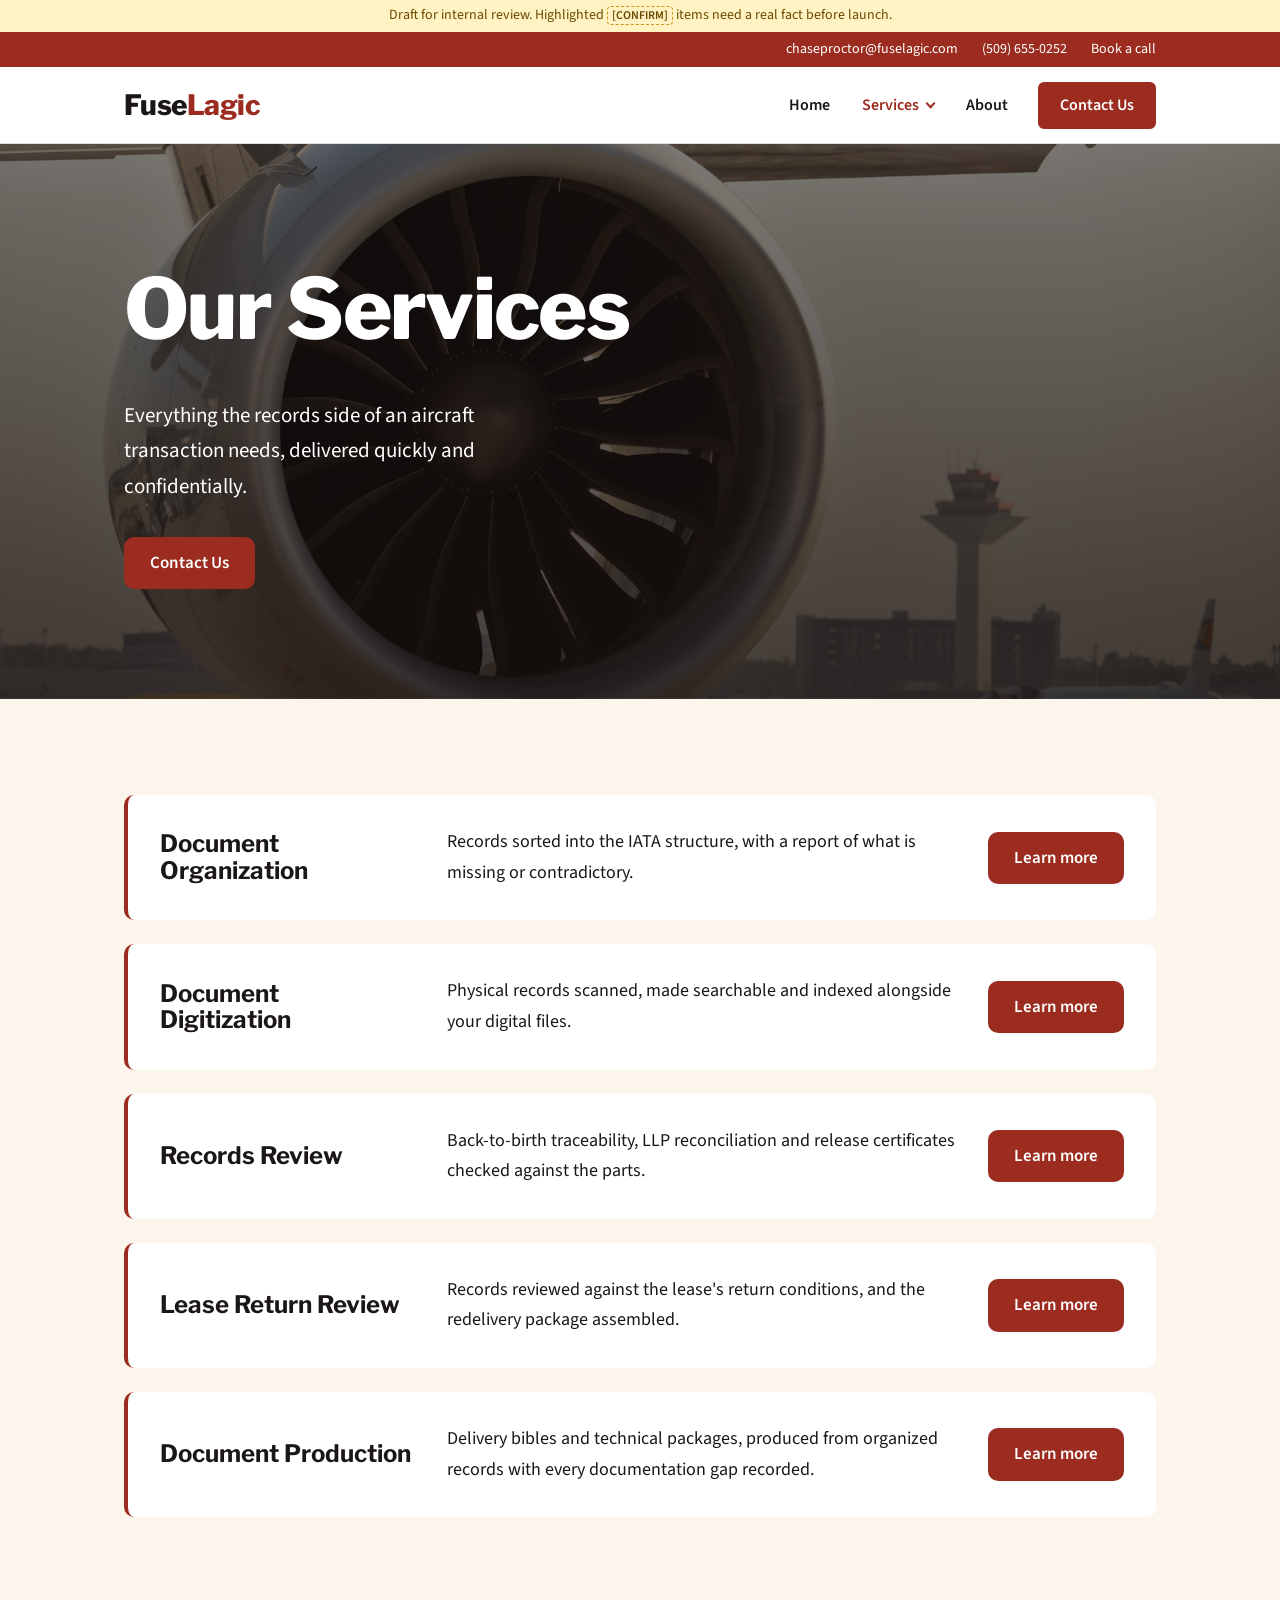
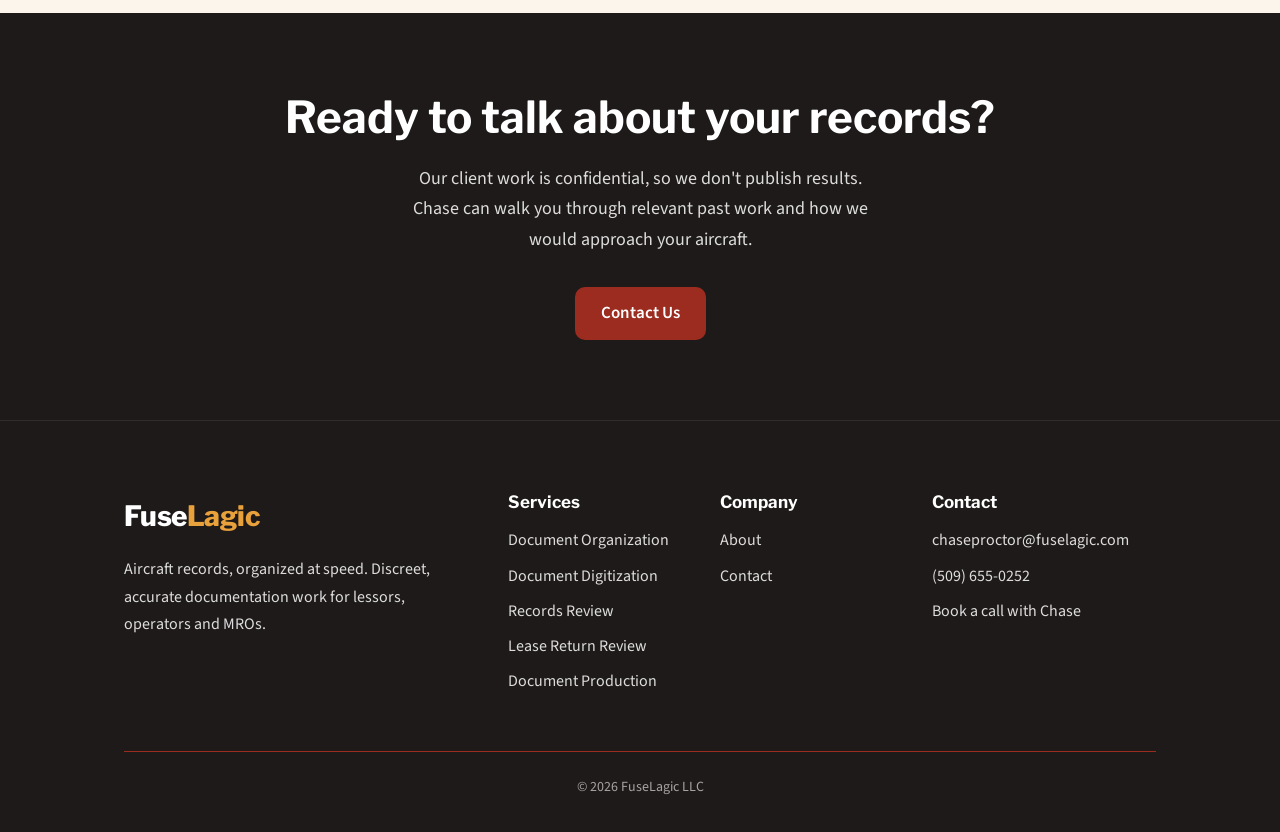
==== services/index.html @ 497a48b9 "Add header motion, button hover arrows and scroll-in animations Co-Authored-By: Claude Opus 5.5 <nor" ====
<!doctype html>
<html lang="en">
<head>
  <meta charset="utf-8">
  <meta name="viewport" content="width=device-width, initial-scale=1">
  <title>Services | FuseLagic</title>
  <meta name="description" content="Document organization, digitization, records review, lease return review and document production for commercial aircraft.">
  <meta name="robots" content="noindex, nofollow">
  <link rel="preconnect" href="https://fonts.googleapis.com">
  <link rel="preconnect" href="https://fonts.gstatic.com" crossorigin>
  <link href="https://fonts.googleapis.com/css2?family=Libre+Franklin:wght@600;700;800&family=Source+Sans+3:wght@400;600&display=swap" rel="stylesheet">
  <link rel="stylesheet" href="../css/site.css?v=1794582455">
</head>
<body>
<div class="draft-banner">Draft for internal review. Highlighted <mark class="confirm">[CONFIRM]</mark> items need a real fact before launch.</div>
<div class="topbar">
  <div class="container">
    <a href="mailto:chaseproctor@fuselagic.com">chaseproctor@fuselagic.com</a>
    <a href="tel:+15096550252">(509) 655-0252</a>
    <a href="../contact.html">Book a call</a>
  </div>
</div>
<header class="site-header">
  <div class="container">
    <a class="wordmark" href="../index.html">Fuse<span>Lagic</span></a>
    <button class="menu-toggle" aria-expanded="false" aria-controls="site-nav">Menu</button>
    <nav class="nav" id="site-nav">
      <a href="../index.html">Home</a>
      <div class="nav-item">
        <a href="../services/index.html" aria-current="page">Services</a>
        <div class="menu">
        <a href="../services/document-organization.html">Document Organization</a>
            <a href="../services/document-digitization.html">Document Digitization</a>
            <a href="../services/records-review.html">Records Review</a>
            <a href="../services/lease-return-review.html">Lease Return Review</a>
            <a href="../services/document-production.html">Document Production</a>
        </div>
      </div>
      <a href="../about.html">About</a>
      <a class="button" href="../contact.html">Contact Us</a>
    </nav>
  </div>
</header>

<main>
<section class="hero" style="background-image: var(--overlay), url('../images/engine.jpg')">
  <div class="container">
    
    <h1>Our Services</h1>
    <p>Everything the records side of an aircraft transaction needs, delivered quickly and confidentially.</p>
    <a class="button" href="../contact.html">Contact Us</a>
  </div>
</section>

<section class="section section--cream">
  <div class="container">
    <div class="services-list">
      <div class="service-row">
  <h3>Document Organization</h3>
  <p>Records sorted into the IATA structure, with a report of what is missing or contradictory.</p>
  <a class="button" href="../services/document-organization.html">Learn more</a>
</div>
<div class="service-row">
  <h3>Document Digitization</h3>
  <p>Physical records scanned, made searchable and indexed alongside your digital files.</p>
  <a class="button" href="../services/document-digitization.html">Learn more</a>
</div>
<div class="service-row">
  <h3>Records Review</h3>
  <p>Back-to-birth traceability, LLP reconciliation and release certificates checked against the parts.</p>
  <a class="button" href="../services/records-review.html">Learn more</a>
</div>
<div class="service-row">
  <h3>Lease Return Review</h3>
  <p>Records reviewed against the lease's return conditions, and the redelivery package assembled.</p>
  <a class="button" href="../services/lease-return-review.html">Learn more</a>
</div>
<div class="service-row">
  <h3>Document Production</h3>
  <p>Delivery bibles and technical packages, produced from organized records with every documentation gap recorded.</p>
  <a class="button" href="../services/document-production.html">Learn more</a>
</div>

    </div>
  </div>
</section>

</main>
<section class="cta">
  <div class="container">
    <h2>Ready to talk about your records?</h2>
    <p>Our client work is confidential, so we don't publish results. Chase can walk you through relevant past work and how we would approach your aircraft.</p>
    <a class="button" href="../contact.html">Contact Us</a>
  </div>
</section>

<footer class="site-footer">
  <div class="container">
    <div class="footer-grid">
      <div>
        <a class="wordmark" href="../index.html">Fuse<span>Lagic</span></a>
        <p style="margin-top: 16px">Aircraft records, organized at speed. Discreet, accurate documentation work for lessors, operators and MROs.</p>
      </div>
      <div>
        <h3>Services</h3>
        <ul>
      <li><a href="../services/document-organization.html">Document Organization</a></li>
          <li><a href="../services/document-digitization.html">Document Digitization</a></li>
          <li><a href="../services/records-review.html">Records Review</a></li>
          <li><a href="../services/lease-return-review.html">Lease Return Review</a></li>
          <li><a href="../services/document-production.html">Document Production</a></li>
        </ul>
      </div>
      <div>
        <h3>Company</h3>
        <ul>
          <li><a href="../about.html">About</a></li>
          <li><a href="../contact.html">Contact</a></li>
        </ul>
      </div>
      <div>
        <h3>Contact</h3>
        <ul>
          <li><a href="mailto:chaseproctor@fuselagic.com">chaseproctor@fuselagic.com</a></li>
          <li><a href="tel:+15096550252">(509) 655-0252</a></li>
          <li><a href="../contact.html">Book a call with Chase</a></li>
        </ul>
      </div>
    </div>
    <div class="footer-base">&copy; 2026 FuseLagic LLC</div>
  </div>
</footer>

<script src="../js/site.js?v=1794582455"></script>
</body>
</html>
---- css/site.css ----
:root {
  --primary: #9b2c1f;
  --primary-dark: #74200f;
  --accent: #e9a23b;
  --cream: #fbf5ec;
  --charcoal: #1e1a19;
  --ink: #1b1716;
  --muted: #5e5652;
  --rule: #e6ddd2;
  --white: #ffffff;
  --overlay: linear-gradient(180deg, rgba(20, 12, 10, 0.55), rgba(20, 12, 10, 0.8));
  --font-heading: "Libre Franklin", system-ui, sans-serif;
  --font-body: "Source Sans 3", system-ui, sans-serif;
  --content: 1080px;
  --radius: 10px;
}

*,
*::before,
*::after {
  box-sizing: border-box;
}

html {
  scroll-behavior: smooth;
}

body {
  margin: 0;
  font-family: var(--font-body);
  font-size: 18px;
  line-height: 1.7;
  color: var(--ink);
  background: var(--white);
}

h1,
h2,
h3 {
  font-family: var(--font-heading);
  line-height: 1.1;
  margin: 0 0 0.5em;
}

p {
  margin: 0 0 1em;
}

a {
  color: var(--primary);
}

img {
  max-width: 100%;
  display: block;
}

.container {
  width: 100%;
  max-width: var(--content);
  margin: 0 auto;
  padding: 0 24px;
}

.confirm {
  background: #fff3c4;
  color: #6b4a00;
  border: 1px dashed #c9971c;
  border-radius: 4px;
  padding: 0 4px;
  font-family: var(--font-body);
  font-size: 0.85em;
  font-weight: 600;
  white-space: normal;
}

.draft-banner {
  background: #fff3c4;
  color: #6b4a00;
  font-size: 14px;
  text-align: center;
  padding: 6px 16px;
  line-height: 1.4;
}

.topbar {
  background: var(--primary);
  color: var(--white);
  font-size: 14px;
}

.topbar .container {
  display: flex;
  gap: 24px;
  justify-content: flex-end;
  padding-top: 6px;
  padding-bottom: 6px;
  flex-wrap: wrap;
}

.topbar a {
  color: var(--white);
  text-decoration: none;
}

.topbar a:hover {
  text-decoration: underline;
}

.site-header {
  position: sticky;
  top: 0;
  z-index: 20;
  background: var(--white);
  box-shadow: 0 1px 0 var(--rule);
}

.site-header .container {
  display: flex;
  align-items: center;
  justify-content: space-between;
  gap: 24px;
  min-height: 76px;
}

.wordmark {
  font-family: var(--font-heading);
  font-weight: 800;
  font-size: 28px;
  letter-spacing: -0.02em;
  color: var(--ink);
  text-decoration: none;
  white-space: nowrap;
}

.wordmark span {
  color: var(--primary);
}

.nav {
  display: flex;
  align-items: center;
  gap: 4px;
}

.nav > a,
.nav-item > a {
  display: block;
  padding: 10px 14px;
  font-weight: 600;
  font-size: 16px;
  color: var(--ink);
  text-decoration: none;
  border-radius: 6px;
}

.nav > a:hover,
.nav-item > a:hover,
.nav a[aria-current="page"] {
  color: var(--primary);
}

.nav-item {
  position: relative;
}

.nav-item > a::after {
  content: "";
  display: inline-block;
  width: 7px;
  height: 7px;
  margin-left: 8px;
  border-right: 2px solid currentColor;
  border-bottom: 2px solid currentColor;
  transform: translateY(-3px) rotate(45deg);
}

.menu {
  display: none;
  position: absolute;
  top: 100%;
  left: 0;
  min-width: 280px;
  background: var(--white);
  border-top: 3px solid var(--primary);
  box-shadow: 0 12px 30px rgba(0, 0, 0, 0.12);
  padding: 8px 0;
}

.menu a {
  display: block;
  padding: 10px 20px;
  font-size: 15px;
  font-weight: 600;
  color: var(--ink);
  text-decoration: none;
  line-height: 1.3;
}

.menu a:hover,
.menu a[aria-current="page"] {
  color: var(--primary);
  background: var(--cream);
}

.nav-item:hover .menu,
.nav-item:focus-within .menu {
  display: block;
}

.button {
  display: inline-block;
  background: var(--primary);
  color: var(--white);
  font-family: var(--font-body);
  font-weight: 600;
  font-size: 17px;
  line-height: 1.2;
  padding: 14px 24px;
  border-radius: var(--radius);
  text-decoration: none;
  border: 2px solid var(--primary);
}

.button:hover {
  background: var(--primary-dark);
  border-color: var(--primary-dark);
}

.button:not(.button--light) {
  display: inline-flex;
  align-items: center;
  justify-content: center;
  transition:
    background-color 0.2s ease,
    border-color 0.2s ease;
}

.button:not(.button--light)::after {
  content: "\2192";
  display: inline-block;
  max-width: 0;
  margin-left: 0;
  opacity: 0;
  overflow: hidden;
  transform: translateX(-6px);
  transition:
    max-width 0.25s ease,
    margin-left 0.25s ease,
    opacity 0.2s ease,
    transform 0.25s ease;
}

.button:not(.button--light):hover::after,
.button:not(.button--light):focus-visible::after {
  max-width: 1.2em;
  margin-left: 10px;
  opacity: 1;
  transform: translateX(0);
}

@media (prefers-reduced-motion: reduce) {
  .button:not(.button--light)::after {
    transition: none;
  }
}

.button--light {
  background: transparent;
  border-color: var(--white);
}

.button--light:hover {
  background: var(--white);
  border-color: var(--white);
  color: var(--primary);
}

.nav .button,
.nav .button:hover,
.nav .button[aria-current="page"] {
  margin-left: 12px;
  padding: 12px 20px;
  font-size: 16px;
  color: var(--white);
}

[id] {
  scroll-margin-top: 96px;
}

.menu-toggle {
  display: none;
  background: none;
  border: 2px solid var(--ink);
  border-radius: 6px;
  padding: 8px 12px;
  font: 600 15px var(--font-body);
  color: var(--ink);
  cursor: pointer;
}

.photo {
  position: relative;
  background:
    repeating-linear-gradient(135deg, rgba(255, 255, 255, 0.04) 0 14px, transparent 14px 28px),
    linear-gradient(135deg, #4a3a33, #2a211e);
  border-radius: var(--radius);
  min-height: 320px;
  overflow: hidden;
}

.photo img {
  position: absolute;
  inset: 0;
  width: 100%;
  height: 100%;
  object-fit: cover;
}

.photo--portrait {
  min-height: 560px;
}

.photo--portrait img {
  object-position: center 30%;
}

.quote {
  margin: 24px 0;
  padding: 4px 0 4px 24px;
  border-left: 4px solid var(--accent);
  font-size: 20px;
  font-style: italic;
  color: var(--ink);
}

.quote p {
  margin: 0;
}

.hero[style],
.band[style] {
  background-size: cover;
  background-position: center;
}

.photo-label {
  position: absolute;
  right: 12px;
  bottom: 12px;
  left: 12px;
  text-align: right;
  font-size: 13px;
  line-height: 1.3;
  color: rgba(255, 255, 255, 0.75);
}

.hero {
  position: relative;
  color: var(--white);
  background:
    var(--overlay),
    repeating-linear-gradient(135deg, rgba(255, 255, 255, 0.04) 0 14px, transparent 14px 28px),
    linear-gradient(135deg, #5a4038, #241b18);
  padding: 120px 0 110px;
}

.hero h1 {
  font-size: clamp(44px, 7vw, 84px);
  font-weight: 800;
  letter-spacing: -0.02em;
  max-width: 14ch;
}

.hero p {
  font-size: 21px;
  max-width: 40ch;
  margin-bottom: 32px;
}

.hero--home {
  text-align: center;
  padding: 150px 0 140px;
}

.hero--motion {
  overflow: hidden;
  isolation: isolate;
}

.hero--motion::before,
.hero--motion::after {
  content: "";
  position: absolute;
  inset: 0;
}

.hero--motion::before {
  z-index: -2;
  background: var(--hero-img) center top / cover no-repeat;
  transform-origin: center top;
  animation: hero-pan 12s ease-in-out infinite;
  will-change: transform;
}

.hero--motion::after {
  z-index: -1;
  background: var(--overlay);
}

@keyframes hero-pan {
  from {
    transform: scale(1.06) translateY(0);
  }
  to {
    transform: scale(1.16) translateY(-5%);
  }
}

@media (prefers-reduced-motion: reduce) {
  .hero--motion::before {
    animation: none;
  }
}

.hero--home h1,
.hero--home p {
  margin-left: auto;
  margin-right: auto;
}

.hero--home h1 {
  max-width: none;
}

.hero--home .eyebrow {
  color: var(--accent);
}

.hero .photo-label {
  right: 24px;
  bottom: 16px;
}

.eyebrow {
  font-family: var(--font-body);
  font-weight: 600;
  font-size: 15px;
  letter-spacing: 0.12em;
  text-transform: uppercase;
  color: var(--primary);
  margin-bottom: 12px;
}

.hero .eyebrow {
  color: var(--accent);
}

.button-row {
  display: flex;
  gap: 16px;
  flex-wrap: wrap;
}

.hero--home .button-row {
  justify-content: center;
}

.section {
  padding: 96px 0;
}

.section {
  overflow-x: clip;
}

.reveal-right {
  opacity: 0.3;
  transform: translateX(65vw);
}

.reveal-right.is-revealed {
  transition:
    opacity 1.6s ease,
    transform 2.4s cubic-bezier(0.12, 0.9, 0.2, 1);
}

@media (max-width: 960px) {
  .reveal-right {
    transform: translateX(100vw);
  }
}

.reveal-right.is-revealed {
  opacity: 1;
  transform: none;
}

.section--cream {
  background: var(--cream);
}

.split {
  display: grid;
  grid-template-columns: 3fr 2fr;
  gap: 56px;
  align-items: center;
}

.split--reverse {
  grid-template-columns: 2fr 3fr;
}

.split--reverse .split-copy {
  order: 2;
}

.split-copy {
  border-top: 2px solid var(--primary);
  padding-top: 40px;
}

.split-copy h2,
.section h2 {
  font-size: clamp(32px, 4vw, 48px);
  font-weight: 800;
  color: var(--primary);
  letter-spacing: -0.01em;
}

.checklist-section h2 {
  margin-bottom: 32px;
}

.checklist {
  list-style: none;
  margin: 0;
  padding: 0;
  display: grid;
  gap: 20px;
}

.checklist li {
  position: relative;
  padding-left: 44px;
}

.checklist li::before {
  content: "";
  position: absolute;
  left: 6px;
  top: 6px;
  width: 12px;
  height: 22px;
  border-right: 3px solid var(--primary);
  border-bottom: 3px solid var(--primary);
  transform: rotate(40deg);
}

.band {
  position: relative;
  color: var(--white);
  background:
    var(--overlay),
    repeating-linear-gradient(135deg, rgba(255, 255, 255, 0.04) 0 14px, transparent 14px 28px),
    linear-gradient(135deg, #3e2e29, #1c1514);
  padding: 96px 0;
}

.band h2 {
  color: var(--white);
  text-align: center;
}

.band .lede {
  text-align: center;
  max-width: 52ch;
  margin: 0 auto 48px;
}

.cards {
  display: grid;
  grid-template-columns: repeat(3, 1fr);
  gap: 24px;
}

.card {
  display: flex;
  flex-direction: column;
  background: var(--white);
  color: var(--ink);
  border-radius: var(--radius);
  overflow: hidden;
  text-decoration: none;
  transition: transform 0.15s ease;
}

.card:hover {
  transform: translateY(-4px);
}

.card .photo {
  border-radius: 0;
  min-height: 150px;
}

.card-body {
  padding: 24px;
  flex: 1;
}

.card h3 {
  font-size: 18px;
  text-transform: uppercase;
  letter-spacing: 0.04em;
  color: var(--primary);
}

.card p {
  font-size: 16px;
  line-height: 1.55;
  margin: 0;
}

.card-more {
  display: block;
  padding: 0 24px 24px;
  font-weight: 600;
  font-size: 15px;
  color: var(--primary);
}

.pillars {
  display: grid;
  grid-template-columns: repeat(3, 1fr);
  gap: 40px;
}

.pillar {
  border-top: 2px solid var(--primary);
  padding-top: 24px;
}

.pillar h3 {
  font-size: 22px;
}

.cta {
  background: var(--charcoal);
  color: var(--white);
  padding: 80px 0;
  text-align: center;
}

.cta h2 {
  color: var(--white);
  font-size: clamp(32px, 4vw, 44px);
}

.cta p {
  max-width: 52ch;
  margin: 0 auto 32px;
  color: rgba(255, 255, 255, 0.85);
}

.contact-grid {
  display: grid;
  grid-template-columns: 3fr 2fr;
  gap: 0;
  border-radius: var(--radius);
  overflow: hidden;
  box-shadow: 0 10px 40px rgba(0, 0, 0, 0.08);
}

.contact-booking {
  padding: 48px;
  background: var(--white);
}

.contact-booking h2 {
  font-size: 34px;
}

.booking-placeholder {
  display: flex;
  align-items: center;
  justify-content: center;
  min-height: 560px;
  margin-top: 24px;
  border: 2px dashed var(--rule);
  border-radius: var(--radius);
  background: var(--cream);
  text-align: center;
  padding: 24px;
}

.contact-panel {
  background: var(--charcoal);
  color: var(--white);
  padding: 48px;
  display: flex;
  flex-direction: column;
  gap: 24px;
}

.contact-panel h2 {
  color: var(--white);
  font-size: 28px;
}

.contact-panel a {
  color: var(--white);
}

.contact-line {
  display: flex;
  flex-direction: column;
}

.contact-line strong {
  font-size: 13px;
  letter-spacing: 0.1em;
  text-transform: uppercase;
  color: var(--accent);
}

.contact-panel .photo {
  min-height: 200px;
  margin-top: auto;
}

.site-footer {
  background: var(--charcoal);
  color: rgba(255, 255, 255, 0.85);
  padding: 72px 0 32px;
  font-size: 16px;
  border-top: 1px solid rgba(255, 255, 255, 0.08);
}

.footer-grid {
  display: grid;
  grid-template-columns: 2fr 1fr 1fr 1.3fr;
  gap: 40px;
}

.site-footer .wordmark {
  color: var(--white);
}

.site-footer .wordmark span {
  color: var(--accent);
}

.site-footer h3 {
  color: var(--white);
  font-size: 17px;
  margin-bottom: 16px;
}

.site-footer ul {
  list-style: none;
  margin: 0;
  padding: 0;
  display: grid;
  gap: 8px;
}

.site-footer a {
  color: rgba(255, 255, 255, 0.85);
  text-decoration: none;
}

.site-footer a:hover {
  color: var(--white);
  text-decoration: underline;
}

.footer-base {
  margin-top: 56px;
  padding-top: 24px;
  border-top: 1px solid var(--primary);
  text-align: center;
  font-size: 14px;
  color: rgba(255, 255, 255, 0.6);
}

.services-list {
  display: grid;
  gap: 24px;
}

.service-row {
  display: grid;
  grid-template-columns: 1fr 2fr auto;
  gap: 32px;
  align-items: center;
  padding: 32px;
  background: var(--white);
  border-radius: var(--radius);
  border-left: 4px solid var(--primary);
}

.service-row h3 {
  font-size: 24px;
  margin: 0;
}

.service-row p {
  margin: 0;
}

@media (max-width: 960px) {
  .menu-toggle {
    display: inline-block;
  }

  .nav {
    display: none;
    position: absolute;
    top: 100%;
    left: 0;
    right: 0;
    flex-direction: column;
    align-items: stretch;
    background: var(--white);
    padding: 8px 24px 24px;
    box-shadow: 0 12px 30px rgba(0, 0, 0, 0.12);
  }

  .nav.is-open {
    display: flex;
  }

  .nav-item > a::after {
    display: none;
  }

  .menu {
    display: block;
    position: static;
    box-shadow: none;
    border-top: 0;
    border-left: 3px solid var(--primary);
    padding: 0;
    margin: 0 0 8px 14px;
    min-width: 0;
  }

  .nav .button {
    margin: 12px 0 0;
    text-align: center;
  }

  .split,
  .split--reverse,
  .contact-grid {
    grid-template-columns: 1fr;
  }

  .split--reverse .split-copy {
    order: 0;
  }

  .cards,
  .pillars {
    grid-template-columns: 1fr 1fr;
  }

  .footer-grid {
    grid-template-columns: 1fr 1fr;
  }

  .service-row {
    grid-template-columns: 1fr;
    gap: 16px;
  }
}

@media (max-width: 600px) {
  body {
    font-size: 17px;
  }

  .container {
    padding: 0 16px;
  }

  .topbar .container {
    justify-content: center;
    gap: 12px;
  }

  .wordmark {
    font-size: 24px;
  }

  .hero,
  .hero--home {
    padding: 88px 0 80px;
  }

  .hero p {
    font-size: 19px;
  }

  .section,
  .band {
    padding: 64px 0;
  }

  .cards,
  .pillars,
  .footer-grid {
    grid-template-columns: 1fr;
  }

  .contact-booking,
  .contact-panel {
    padding: 28px 20px;
  }

  .booking-placeholder {
    min-height: 360px;
  }
}

.band {
  overflow: clip;
}

.reveal-up {
  opacity: 0.3;
  transform: translateY(100vh);
}

.reveal-up.is-revealed {
  opacity: 1;
  transform: none;
  transition:
    opacity 1s ease,
    transform 1.4s cubic-bezier(0.12, 0.9, 0.2, 1);
}

.reveal-up:not(.is-revealed),
.reveal-right:not(.is-revealed) {
  transition: none;
}

.reveal-rise {
  opacity: 0.3;
  transform: translateY(90px);
}

.reveal-rise.is-revealed {
  opacity: 1;
  transform: none;
  transition:
    opacity 0.9s ease,
    transform 1.2s cubic-bezier(0.12, 0.9, 0.2, 1);
}

.reveal-rise:not(.is-revealed) {
  transition: none;
}
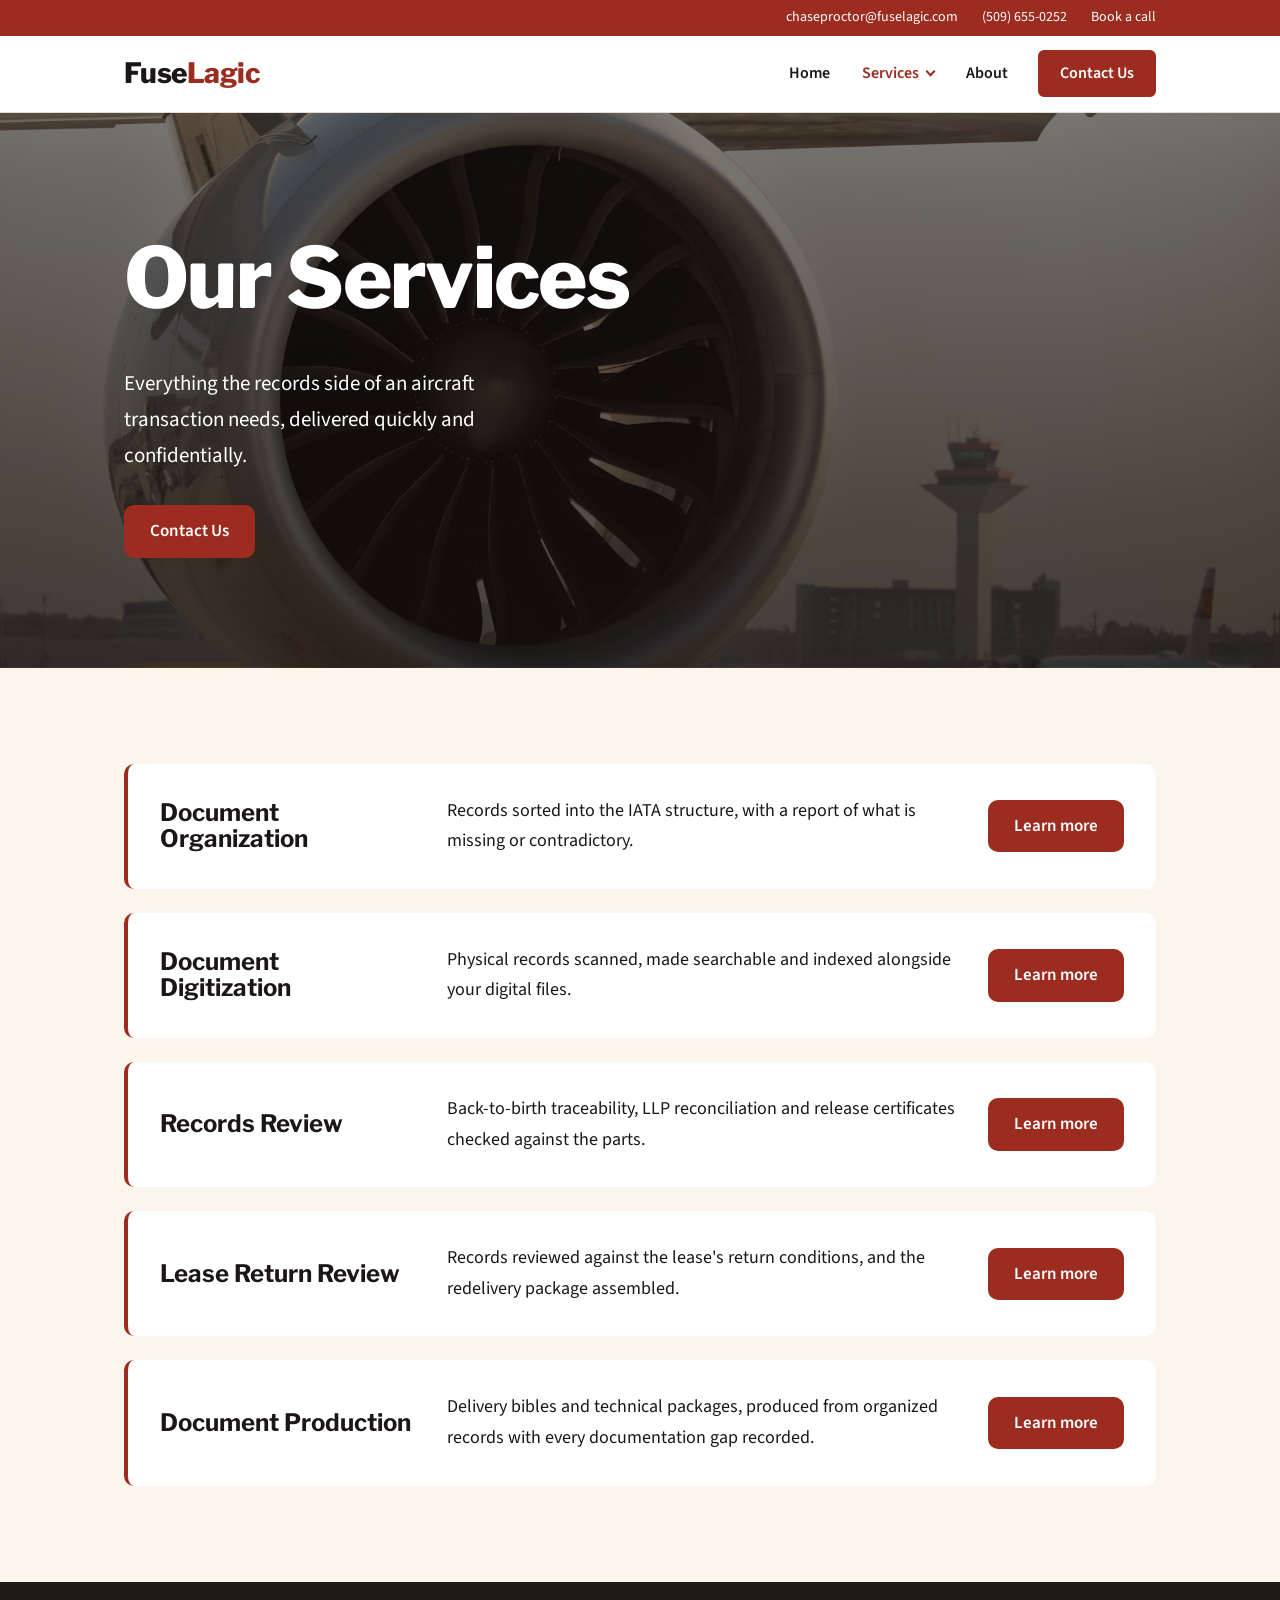
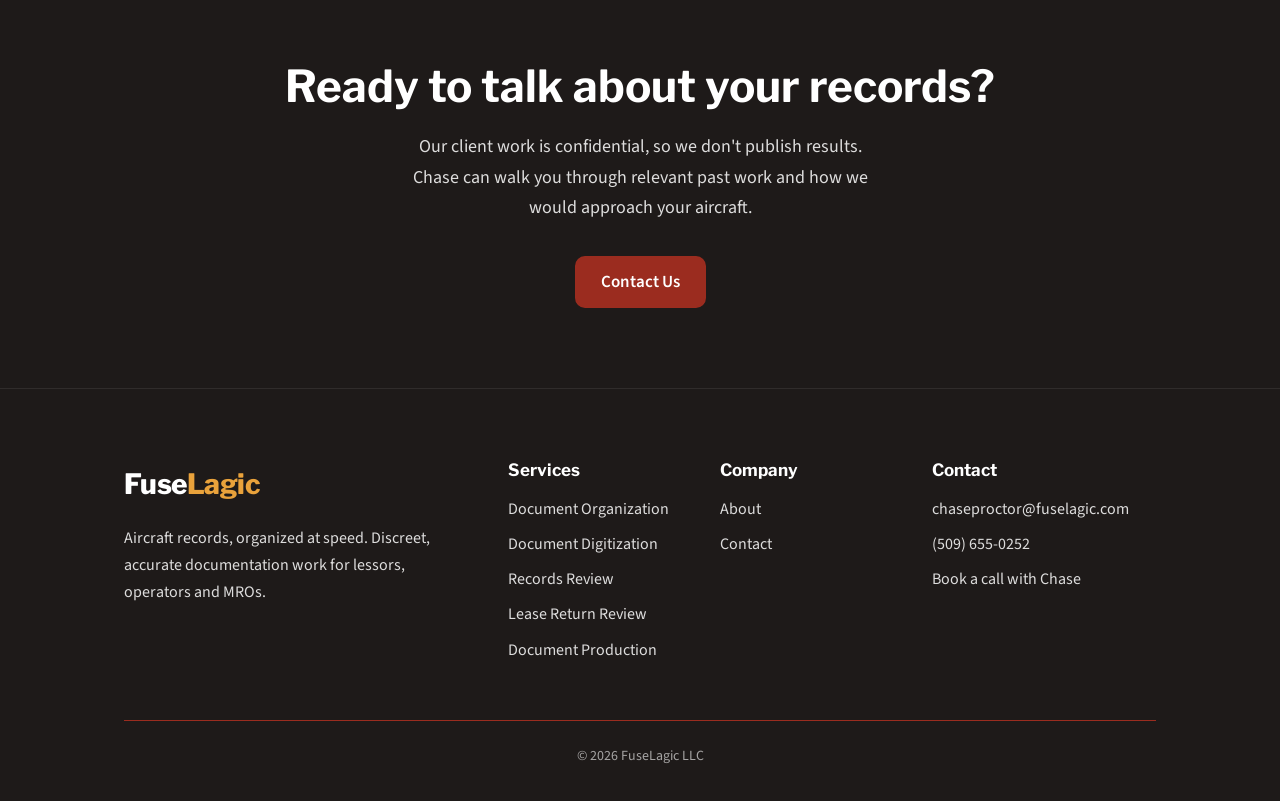
==== commit 8093e856: "Remove the internal review banner Co-Authored-By: Claude Opus 5.5 <noreply@anthropic.com>" ====
--- a/services/index.html
+++ b/services/index.html
@@ -9,10 +9,9 @@
   <link rel="preconnect" href="https://fonts.googleapis.com">
   <link rel="preconnect" href="https://fonts.gstatic.com" crossorigin>
   <link href="https://fonts.googleapis.com/css2?family=Libre+Franklin:wght@600;700;800&family=Source+Sans+3:wght@400;600&display=swap" rel="stylesheet">
-  <link rel="stylesheet" href="../css/site.css?v=1794582455">
+  <link rel="stylesheet" href="../css/site.css?v=1794582679">
 </head>
 <body>
-<div class="draft-banner">Draft for internal review. Highlighted <mark class="confirm">[CONFIRM]</mark> items need a real fact before launch.</div>
 <div class="topbar">
   <div class="container">
     <a href="mailto:chaseproctor@fuselagic.com">chaseproctor@fuselagic.com</a>
@@ -131,6 +130,6 @@
   </div>
 </footer>
 
-<script src="../js/site.js?v=1794582455"></script>
+<script src="../js/site.js?v=1794582679"></script>
 </body>
 </html>
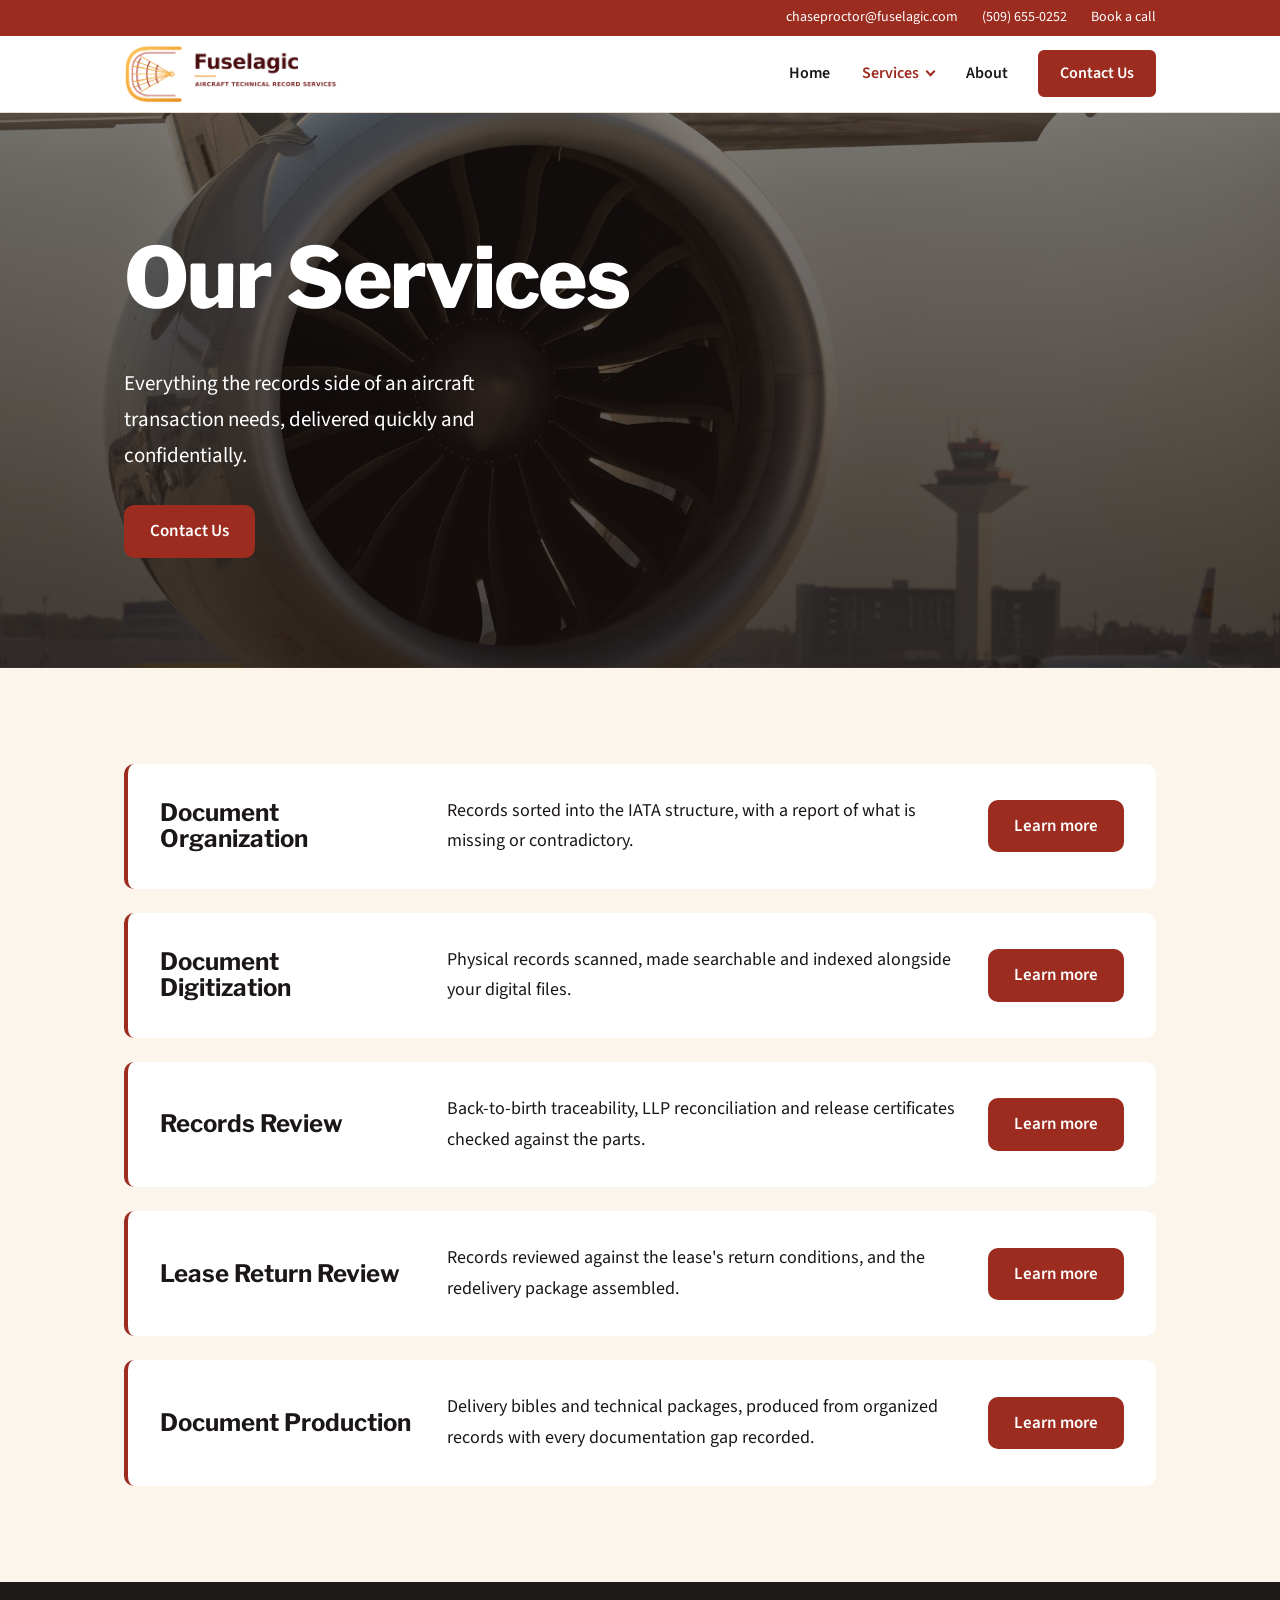
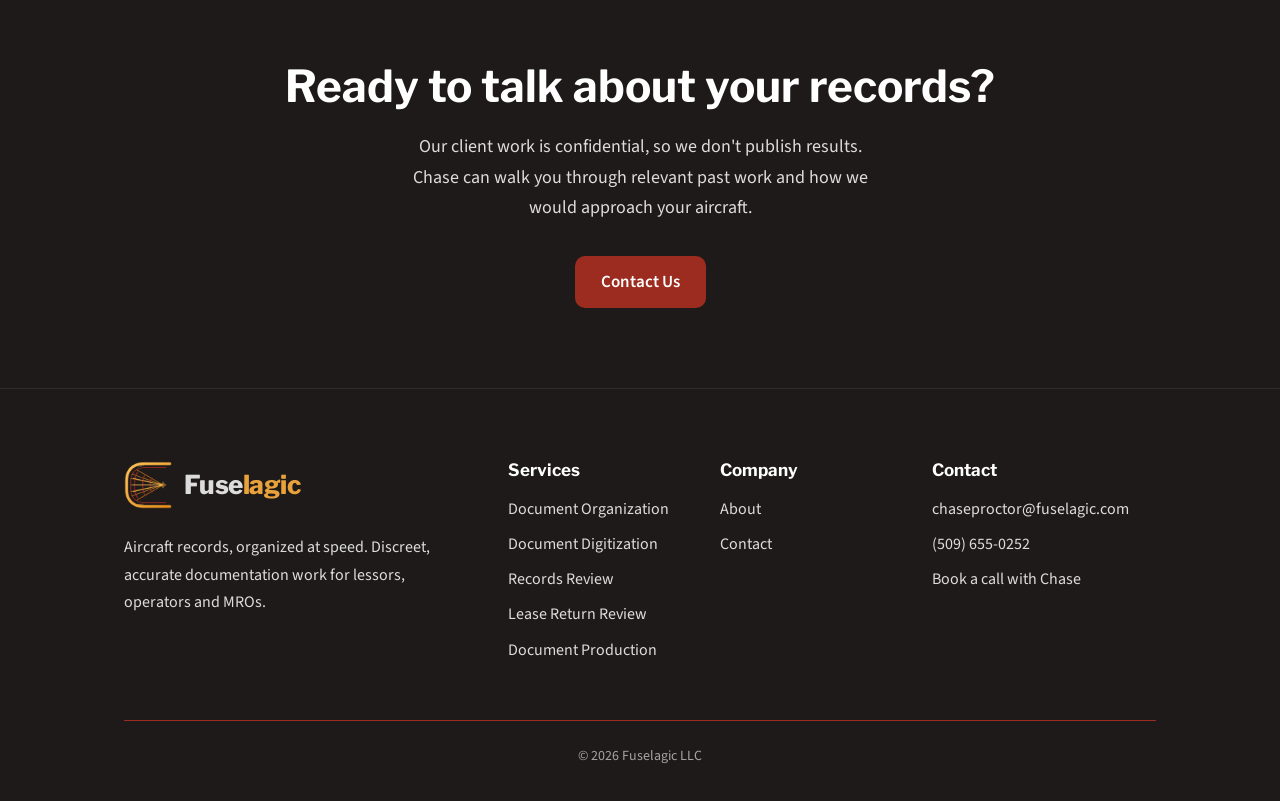
==== commit 7ba625b9: "Add the Fuselagic logo and favicon, and match the logo's spelling Co-Authored-By: Claude Opus 5.5 <n" ====
--- a/services/index.html
+++ b/services/index.html
@@ -3,13 +3,15 @@
 <head>
   <meta charset="utf-8">
   <meta name="viewport" content="width=device-width, initial-scale=1">
-  <title>Services | FuseLagic</title>
+  <title>Services | Fuselagic</title>
   <meta name="description" content="Document organization, digitization, records review, lease return review and document production for commercial aircraft.">
   <meta name="robots" content="noindex, nofollow">
   <link rel="preconnect" href="https://fonts.googleapis.com">
   <link rel="preconnect" href="https://fonts.gstatic.com" crossorigin>
   <link href="https://fonts.googleapis.com/css2?family=Libre+Franklin:wght@600;700;800&family=Source+Sans+3:wght@400;600&display=swap" rel="stylesheet">
-  <link rel="stylesheet" href="../css/site.css?v=1794582679">
+  <link rel="stylesheet" href="../css/site.css?v=1794587649">
+  <link rel="icon" type="image/png" href="../images/favicon.png">
+  <link rel="apple-touch-icon" href="../images/apple-touch-icon.png">
 </head>
 <body>
 <div class="topbar">
@@ -21,7 +23,7 @@
 </div>
 <header class="site-header">
   <div class="container">
-    <a class="wordmark" href="../index.html">Fuse<span>Lagic</span></a>
+    <a class="logo" href="../index.html"><img src="../images/logo.png" alt="Fuselagic, aircraft technical record services" width="900" height="243"></a>
     <button class="menu-toggle" aria-expanded="false" aria-controls="site-nav">Menu</button>
     <nav class="nav" id="site-nav">
       <a href="../index.html">Home</a>
@@ -97,7 +99,7 @@
   <div class="container">
     <div class="footer-grid">
       <div>
-        <a class="wordmark" href="../index.html">Fuse<span>Lagic</span></a>
+        <a class="footer-logo" href="../index.html"><img src="../images/logo-icon.png" alt="" width="256" height="256"><span>Fuse<span>lagic</span></span></a>
         <p style="margin-top: 16px">Aircraft records, organized at speed. Discreet, accurate documentation work for lessors, operators and MROs.</p>
       </div>
       <div>
@@ -126,10 +128,10 @@
         </ul>
       </div>
     </div>
-    <div class="footer-base">&copy; 2026 FuseLagic LLC</div>
+    <div class="footer-base">&copy; 2026 Fuselagic LLC</div>
   </div>
 </footer>
 
-<script src="../js/site.js?v=1794582679"></script>
+<script src="../js/site.js?v=1794587649"></script>
 </body>
 </html>
--- a/css/site.css
+++ b/css/site.css
@@ -137,6 +137,38 @@
   color: var(--primary);
 }
 
+.logo {
+  display: block;
+  flex-shrink: 0;
+}
+
+.logo img {
+  display: block;
+  height: 58px;
+  width: auto;
+}
+
+.footer-logo {
+  display: inline-flex;
+  align-items: center;
+  gap: 12px;
+  font-family: var(--font-heading);
+  font-weight: 800;
+  font-size: 26px;
+  letter-spacing: -0.02em;
+  color: var(--white);
+  text-decoration: none;
+}
+
+.footer-logo img {
+  width: 48px;
+  height: 48px;
+}
+
+.footer-logo span span {
+  color: var(--accent);
+}
+
 .nav {
   display: flex;
   align-items: center;
@@ -963,3 +995,9 @@
 .reveal-rise:not(.is-revealed) {
   transition: none;
 }
+
+@media (max-width: 600px) {
+  .logo img {
+    height: 46px;
+  }
+}
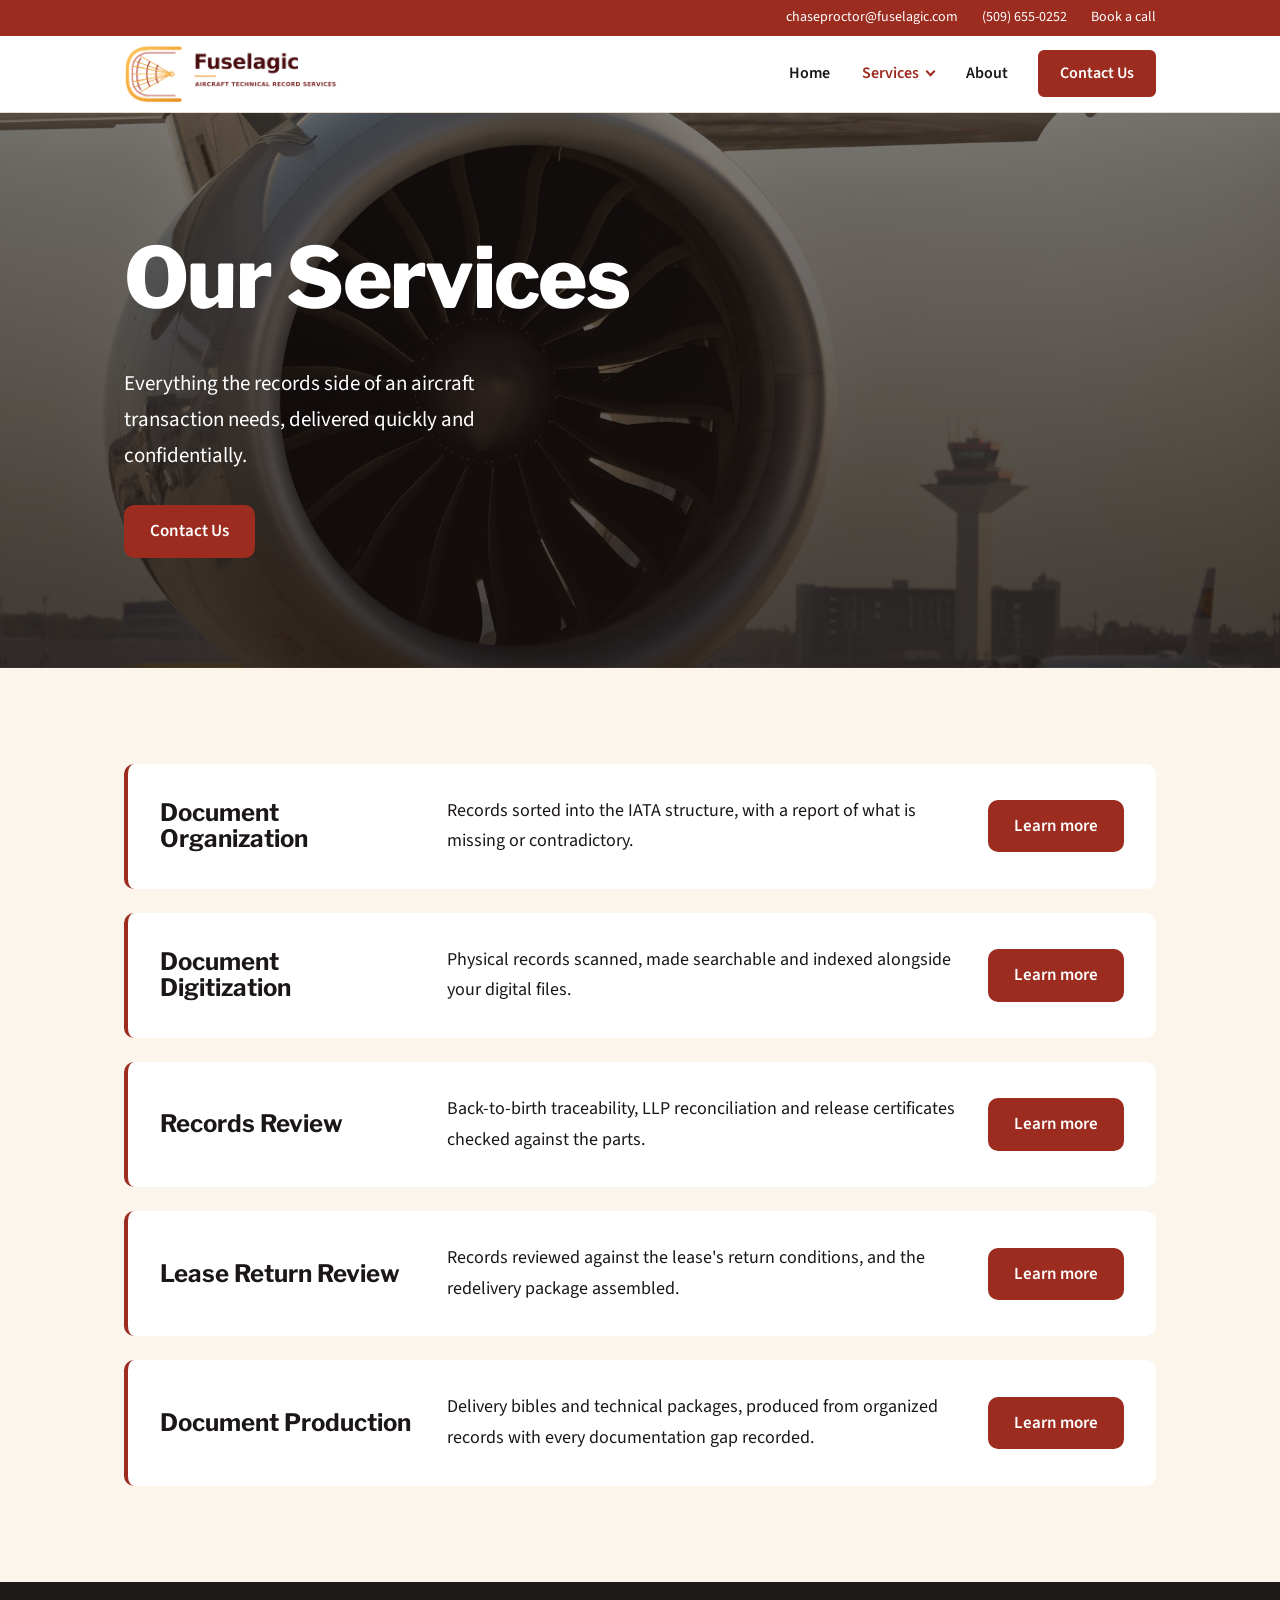
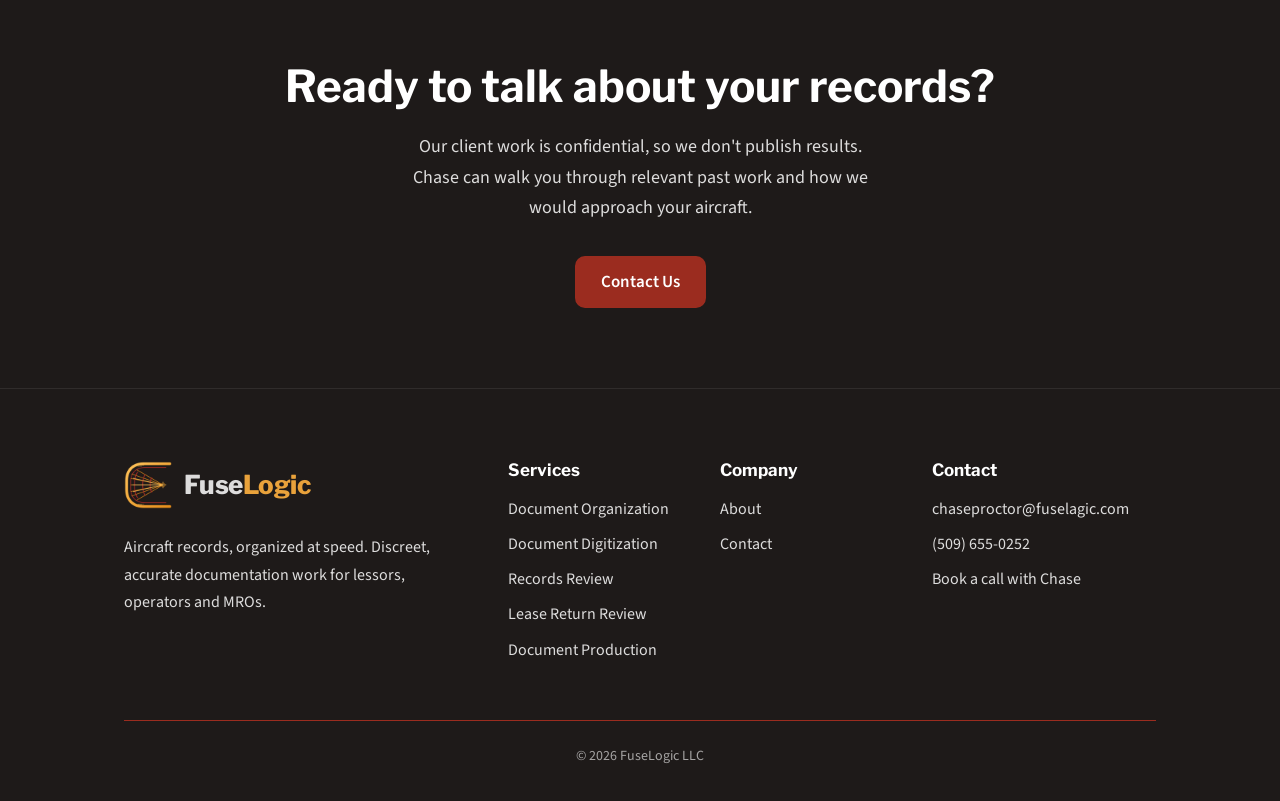
==== commit 38a8c809: "Rename Fuselagic to FuseLogic across the site and docs Co-Authored-By: Claude Opus 5.5 <noreply@anth" ====
--- a/services/index.html
+++ b/services/index.html
@@ -3,13 +3,12 @@
 <head>
   <meta charset="utf-8">
   <meta name="viewport" content="width=device-width, initial-scale=1">
-  <title>Services | Fuselagic</title>
+  <title>Services | FuseLogic</title>
   <meta name="description" content="Document organization, digitization, records review, lease return review and document production for commercial aircraft.">
-  <meta name="robots" content="noindex, nofollow">
   <link rel="preconnect" href="https://fonts.googleapis.com">
   <link rel="preconnect" href="https://fonts.gstatic.com" crossorigin>
   <link href="https://fonts.googleapis.com/css2?family=Libre+Franklin:wght@600;700;800&family=Source+Sans+3:wght@400;600&display=swap" rel="stylesheet">
-  <link rel="stylesheet" href="../css/site.css?v=1794587649">
+  <link rel="stylesheet" href="../css/site.css?v=1795026428">
   <link rel="icon" type="image/png" href="../images/favicon.png">
   <link rel="apple-touch-icon" href="../images/apple-touch-icon.png">
 </head>
@@ -23,7 +22,7 @@
 </div>
 <header class="site-header">
   <div class="container">
-    <a class="logo" href="../index.html"><img src="../images/logo.png" alt="Fuselagic, aircraft technical record services" width="900" height="243"></a>
+    <a class="logo" href="../index.html"><img src="../images/logo.png" alt="FuseLogic, aircraft technical record services" width="900" height="243"></a>
     <button class="menu-toggle" aria-expanded="false" aria-controls="site-nav">Menu</button>
     <nav class="nav" id="site-nav">
       <a href="../index.html">Home</a>
@@ -99,7 +98,7 @@
   <div class="container">
     <div class="footer-grid">
       <div>
-        <a class="footer-logo" href="../index.html"><img src="../images/logo-icon.png" alt="" width="256" height="256"><span>Fuse<span>lagic</span></span></a>
+        <a class="footer-logo" href="../index.html"><img src="../images/logo-icon.png" alt="" width="256" height="256"><span>Fuse<span>Logic</span></span></a>
         <p style="margin-top: 16px">Aircraft records, organized at speed. Discreet, accurate documentation work for lessors, operators and MROs.</p>
       </div>
       <div>
@@ -128,10 +127,10 @@
         </ul>
       </div>
     </div>
-    <div class="footer-base">&copy; 2026 Fuselagic LLC</div>
+    <div class="footer-base">&copy; 2026 FuseLogic LLC</div>
   </div>
 </footer>
 
-<script src="../js/site.js?v=1794587649"></script>
+<script src="../js/site.js?v=1795026428"></script>
 </body>
 </html>
--- a/css/site.css
+++ b/css/site.css
@@ -1001,3 +1001,21 @@
     height: 46px;
   }
 }
+
+.booking-widget {
+  min-width: 280px;
+  height: 700px;
+  margin-top: 24px;
+}
+
+.booking-fallback {
+  margin: 12px 0 0;
+  font-size: 15px;
+  color: var(--muted);
+}
+
+@media (max-width: 600px) {
+  .booking-widget {
+    height: 900px;
+  }
+}
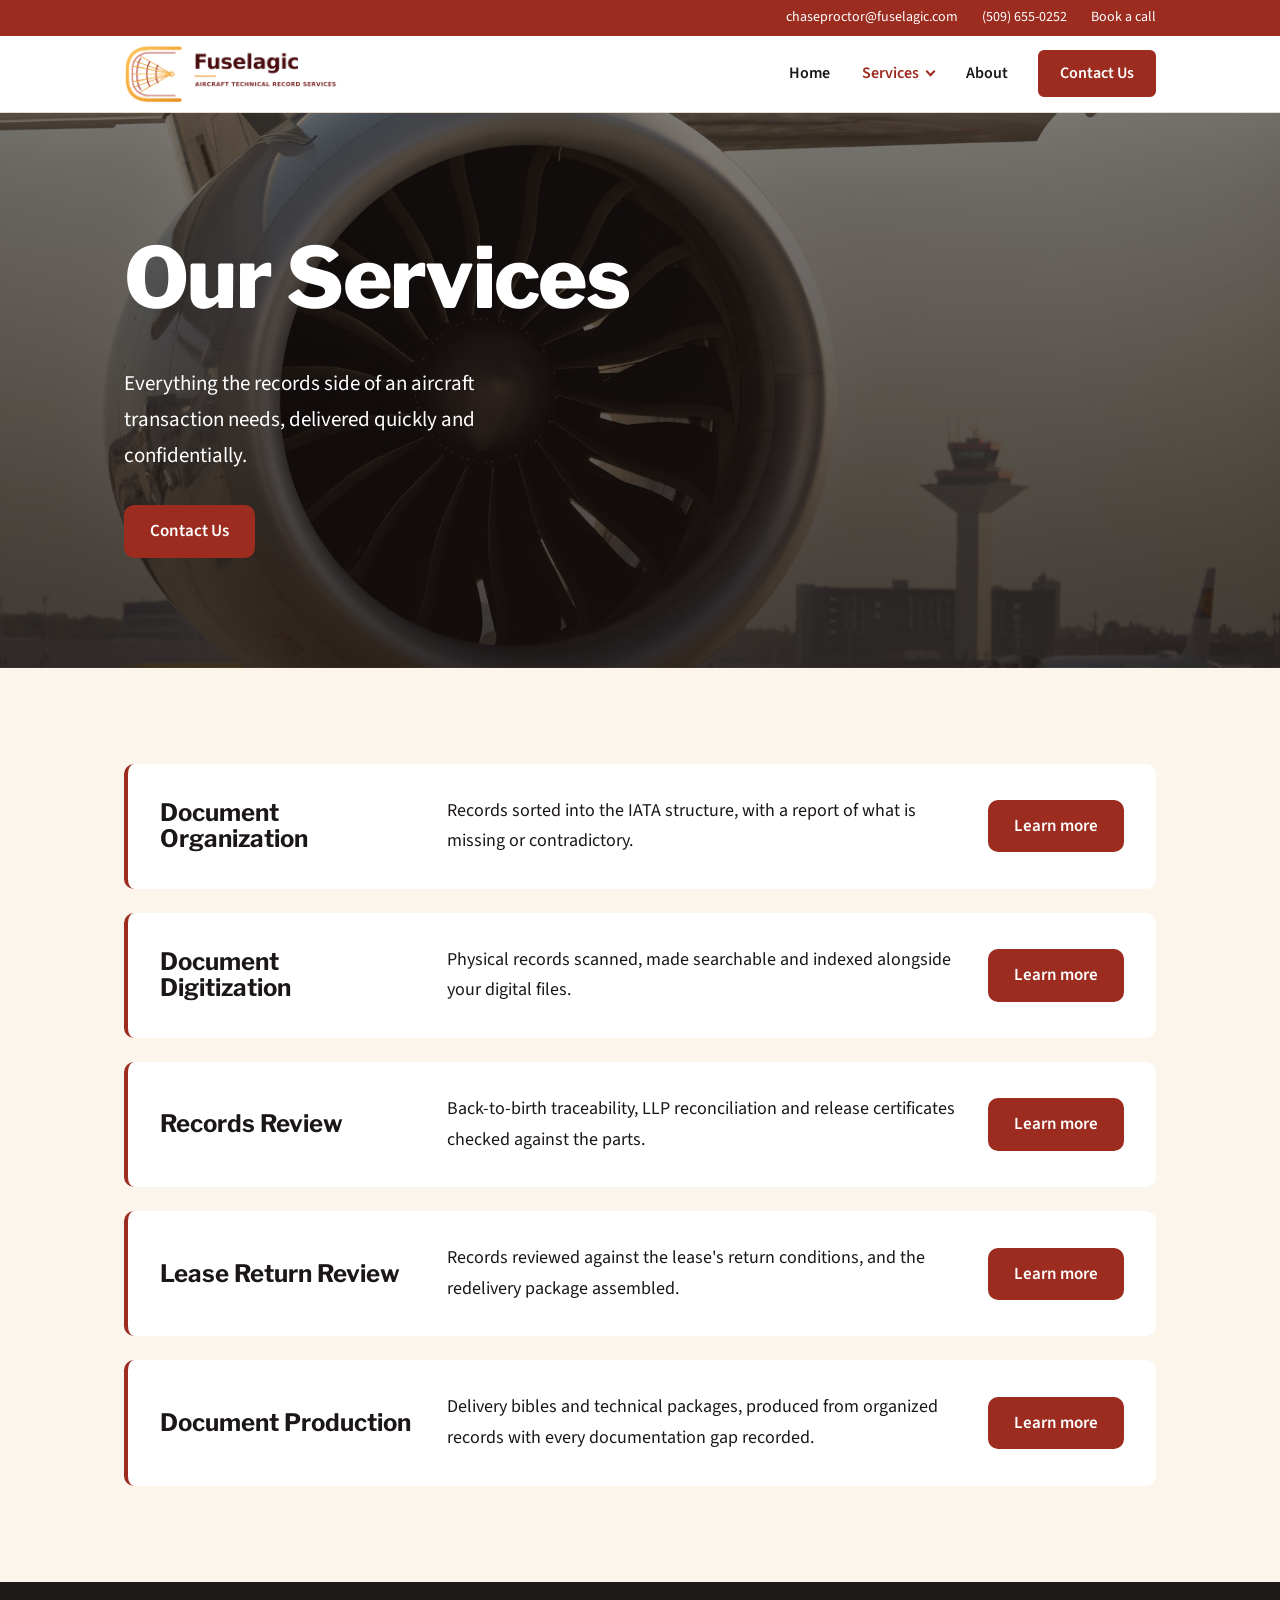
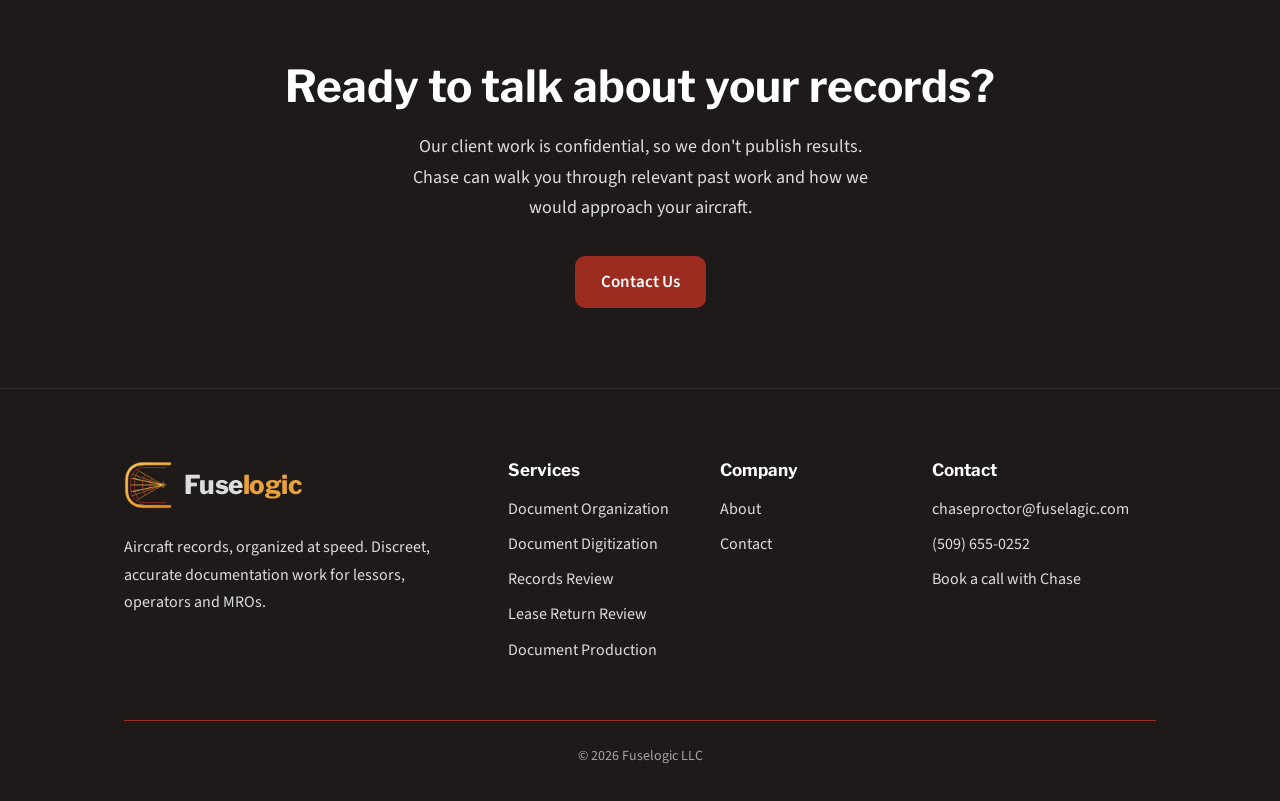
==== commit 5ee6cb49: "Spell the name Fuselogic Co-Authored-By: Claude Opus 5.5 <noreply@anthropic.com>" ====
--- a/services/index.html
+++ b/services/index.html
@@ -3,12 +3,12 @@
 <head>
   <meta charset="utf-8">
   <meta name="viewport" content="width=device-width, initial-scale=1">
-  <title>Services | FuseLogic</title>
+  <title>Services | Fuselogic</title>
   <meta name="description" content="Document organization, digitization, records review, lease return review and document production for commercial aircraft.">
   <link rel="preconnect" href="https://fonts.googleapis.com">
   <link rel="preconnect" href="https://fonts.gstatic.com" crossorigin>
   <link href="https://fonts.googleapis.com/css2?family=Libre+Franklin:wght@600;700;800&family=Source+Sans+3:wght@400;600&display=swap" rel="stylesheet">
-  <link rel="stylesheet" href="../css/site.css?v=1795026428">
+  <link rel="stylesheet" href="../css/site.css?v=1795026530">
   <link rel="icon" type="image/png" href="../images/favicon.png">
   <link rel="apple-touch-icon" href="../images/apple-touch-icon.png">
 </head>
@@ -22,7 +22,7 @@
 </div>
 <header class="site-header">
   <div class="container">
-    <a class="logo" href="../index.html"><img src="../images/logo.png" alt="FuseLogic, aircraft technical record services" width="900" height="243"></a>
+    <a class="logo" href="../index.html"><img src="../images/logo.png" alt="Fuselogic, aircraft technical record services" width="900" height="243"></a>
     <button class="menu-toggle" aria-expanded="false" aria-controls="site-nav">Menu</button>
     <nav class="nav" id="site-nav">
       <a href="../index.html">Home</a>
@@ -98,7 +98,7 @@
   <div class="container">
     <div class="footer-grid">
       <div>
-        <a class="footer-logo" href="../index.html"><img src="../images/logo-icon.png" alt="" width="256" height="256"><span>Fuse<span>Logic</span></span></a>
+        <a class="footer-logo" href="../index.html"><img src="../images/logo-icon.png" alt="" width="256" height="256"><span>Fuse<span>logic</span></span></a>
         <p style="margin-top: 16px">Aircraft records, organized at speed. Discreet, accurate documentation work for lessors, operators and MROs.</p>
       </div>
       <div>
@@ -127,10 +127,10 @@
         </ul>
       </div>
     </div>
-    <div class="footer-base">&copy; 2026 FuseLogic LLC</div>
+    <div class="footer-base">&copy; 2026 Fuselogic LLC</div>
   </div>
 </footer>
 
-<script src="../js/site.js?v=1795026428"></script>
+<script src="../js/site.js?v=1795026530"></script>
 </body>
 </html>
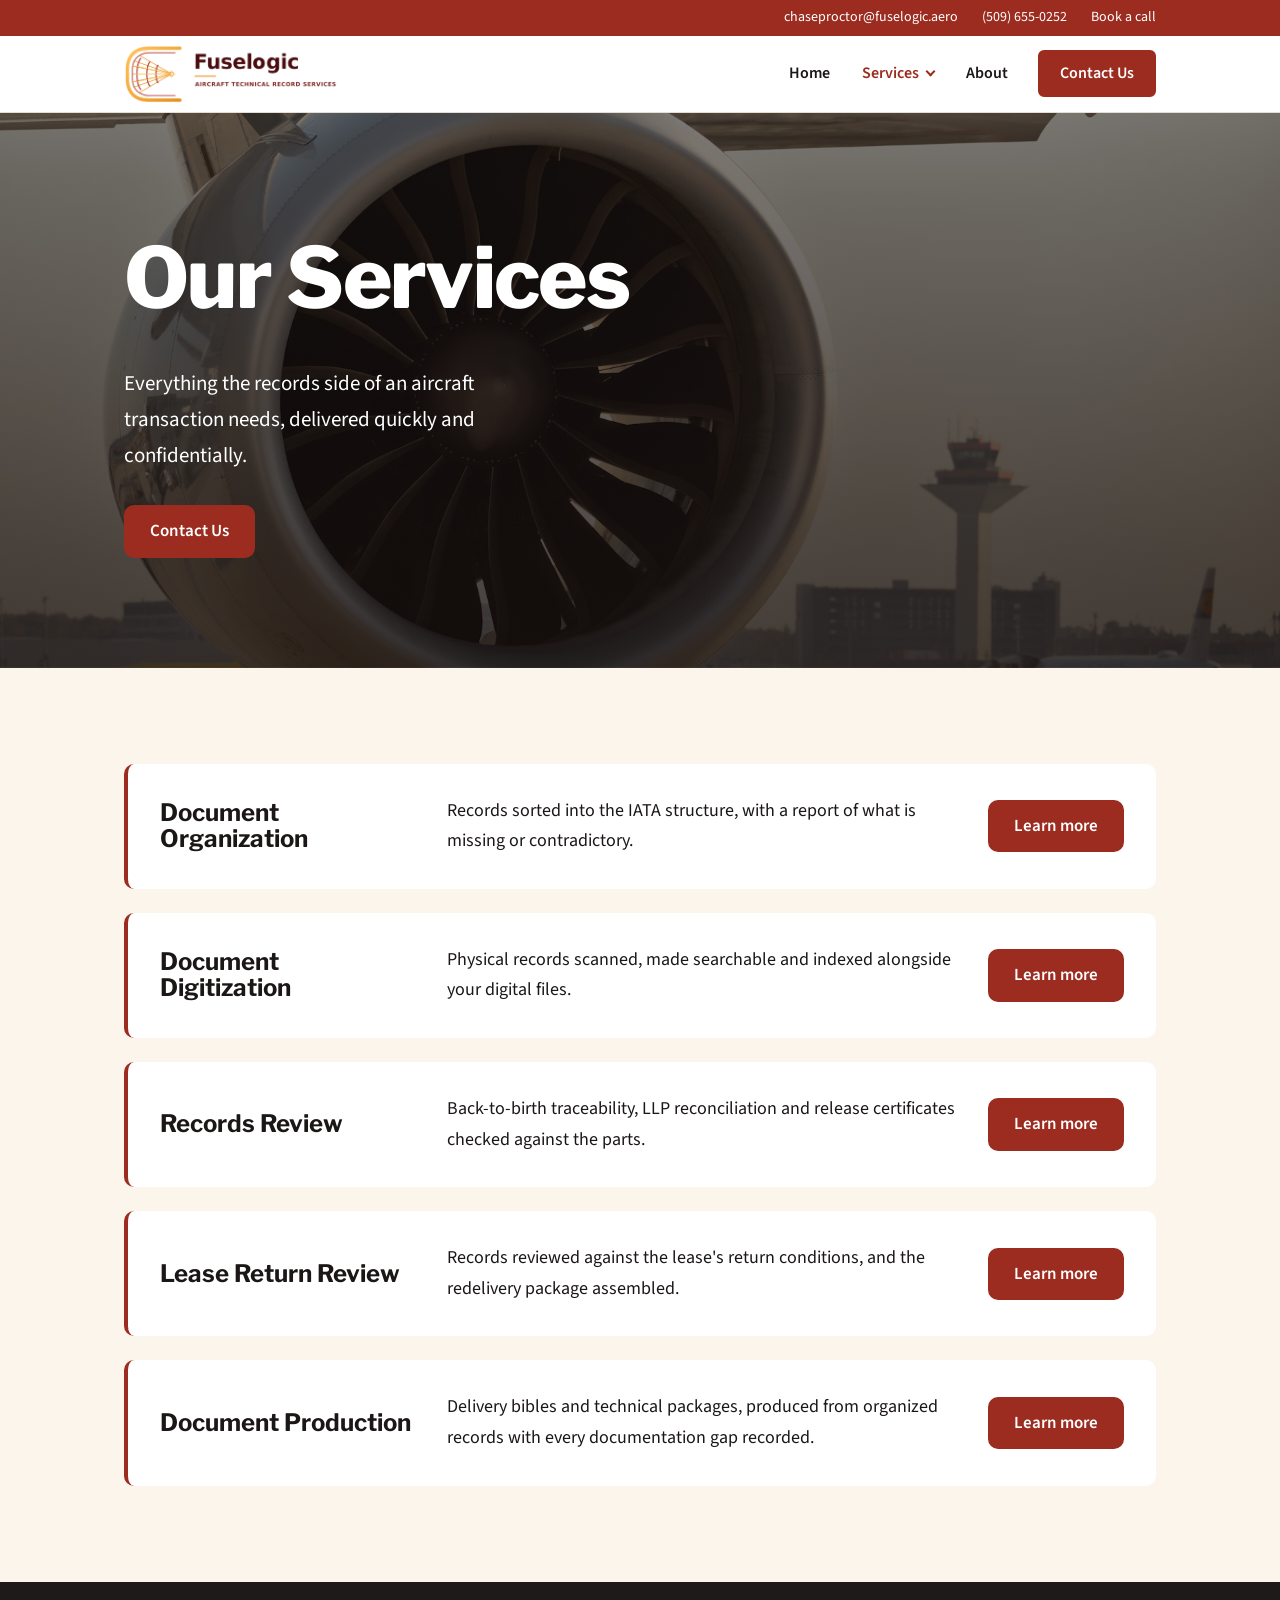
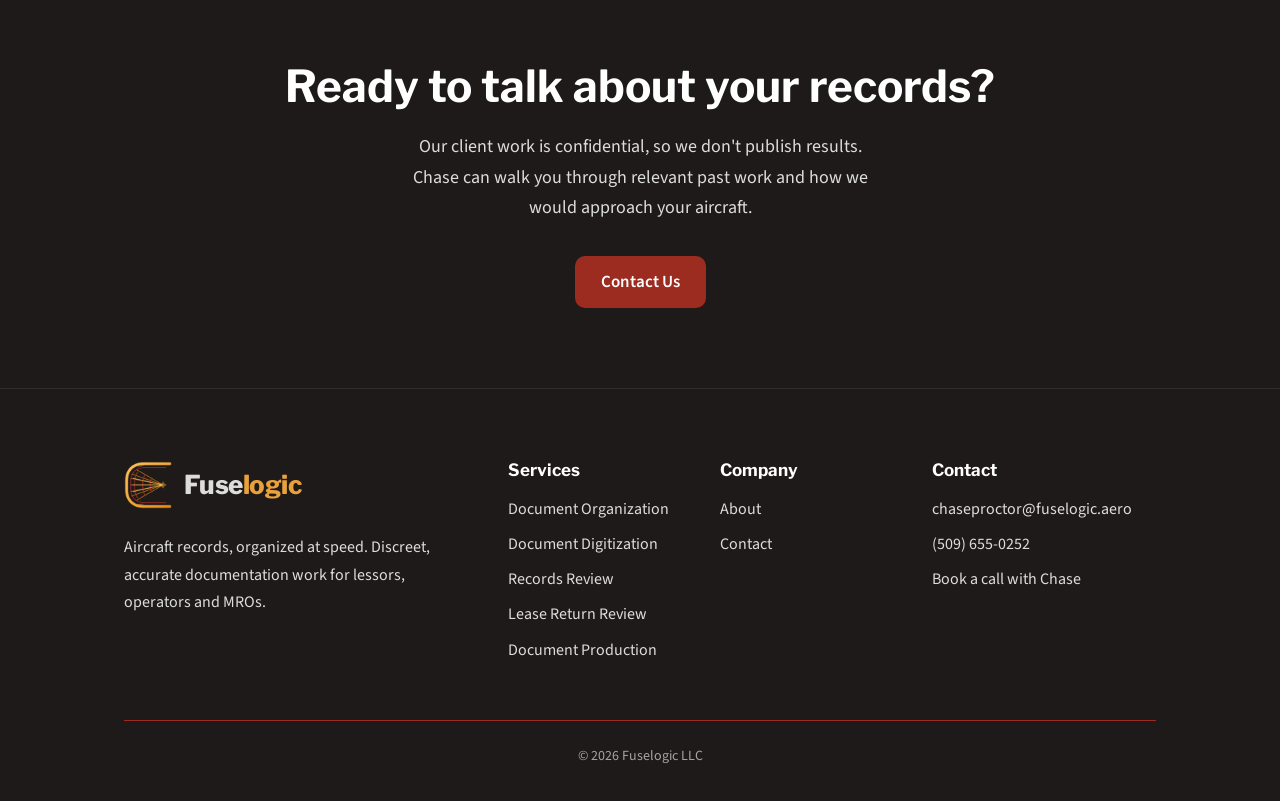
==== commit ca83083e: "Change the contact email to chaseproctor@fuselogic.aero Co-Authored-By: Claude Opus 5.5 <noreply@ant" ====
--- a/services/index.html
+++ b/services/index.html
@@ -8,14 +8,14 @@
   <link rel="preconnect" href="https://fonts.googleapis.com">
   <link rel="preconnect" href="https://fonts.gstatic.com" crossorigin>
   <link href="https://fonts.googleapis.com/css2?family=Libre+Franklin:wght@600;700;800&family=Source+Sans+3:wght@400;600&display=swap" rel="stylesheet">
-  <link rel="stylesheet" href="../css/site.css?v=1795026530">
+  <link rel="stylesheet" href="../css/site.css?v=1795028283">
   <link rel="icon" type="image/png" href="../images/favicon.png">
   <link rel="apple-touch-icon" href="../images/apple-touch-icon.png">
 </head>
 <body>
 <div class="topbar">
   <div class="container">
-    <a href="mailto:chaseproctor@fuselagic.com">chaseproctor@fuselagic.com</a>
+    <a href="mailto:chaseproctor@fuselogic.aero">chaseproctor@fuselogic.aero</a>
     <a href="tel:+15096550252">(509) 655-0252</a>
     <a href="../contact.html">Book a call</a>
   </div>
@@ -121,7 +121,7 @@
       <div>
         <h3>Contact</h3>
         <ul>
-          <li><a href="mailto:chaseproctor@fuselagic.com">chaseproctor@fuselagic.com</a></li>
+          <li><a href="mailto:chaseproctor@fuselogic.aero">chaseproctor@fuselogic.aero</a></li>
           <li><a href="tel:+15096550252">(509) 655-0252</a></li>
           <li><a href="../contact.html">Book a call with Chase</a></li>
         </ul>
@@ -131,6 +131,6 @@
   </div>
 </footer>
 
-<script src="../js/site.js?v=1795026530"></script>
+<script src="../js/site.js?v=1795028283"></script>
 </body>
 </html>
